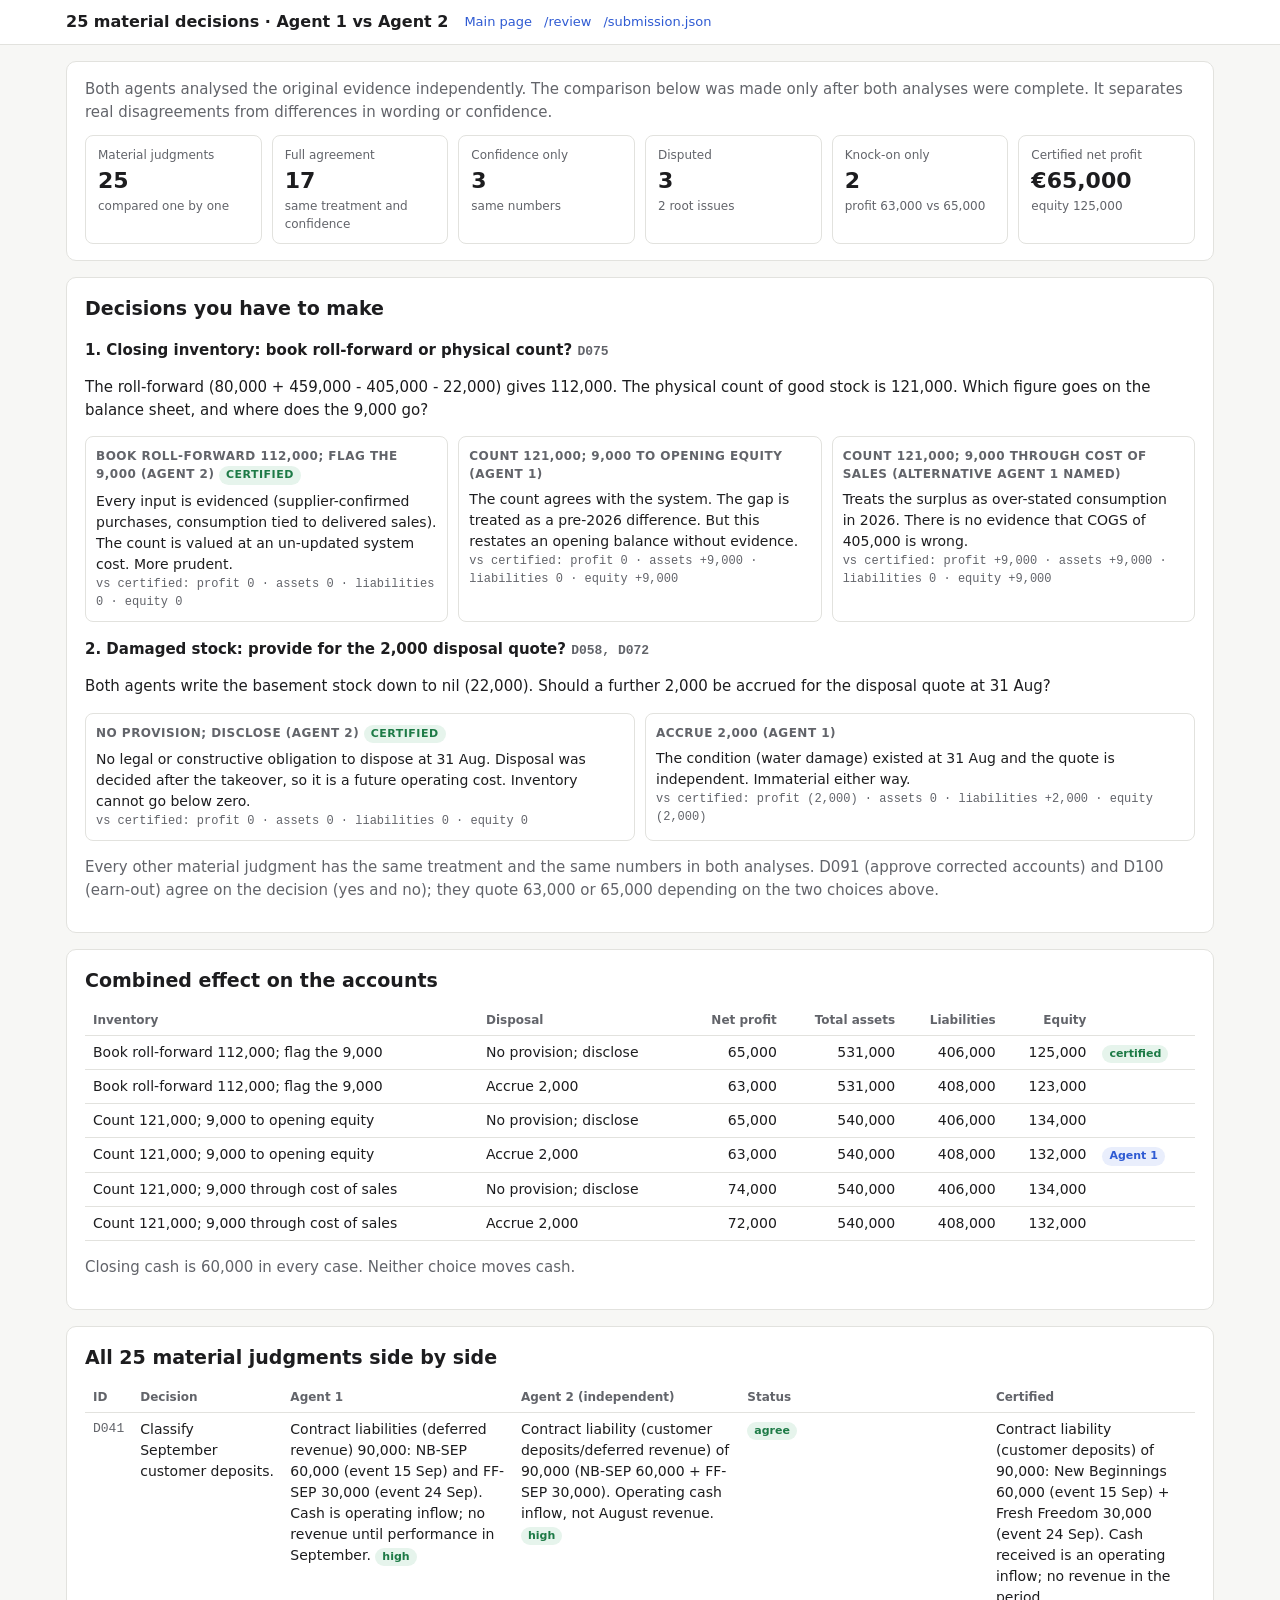
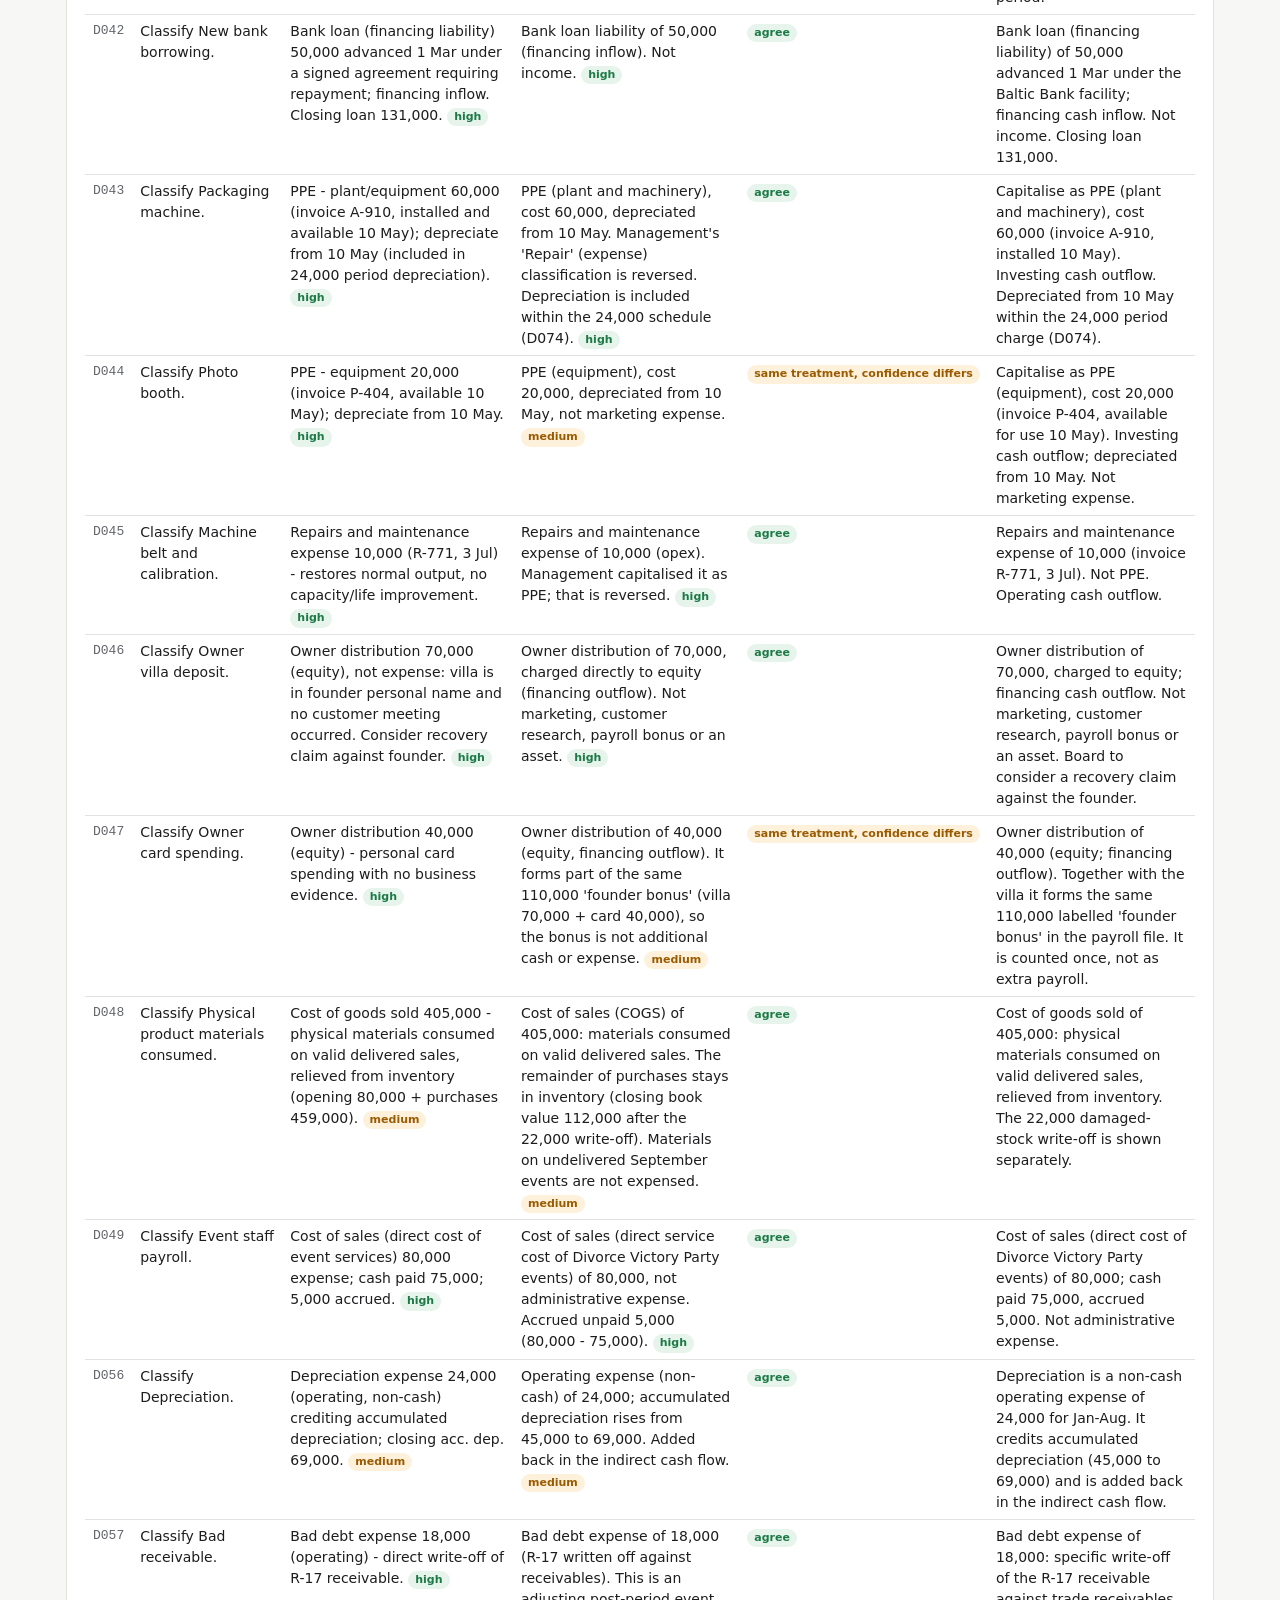
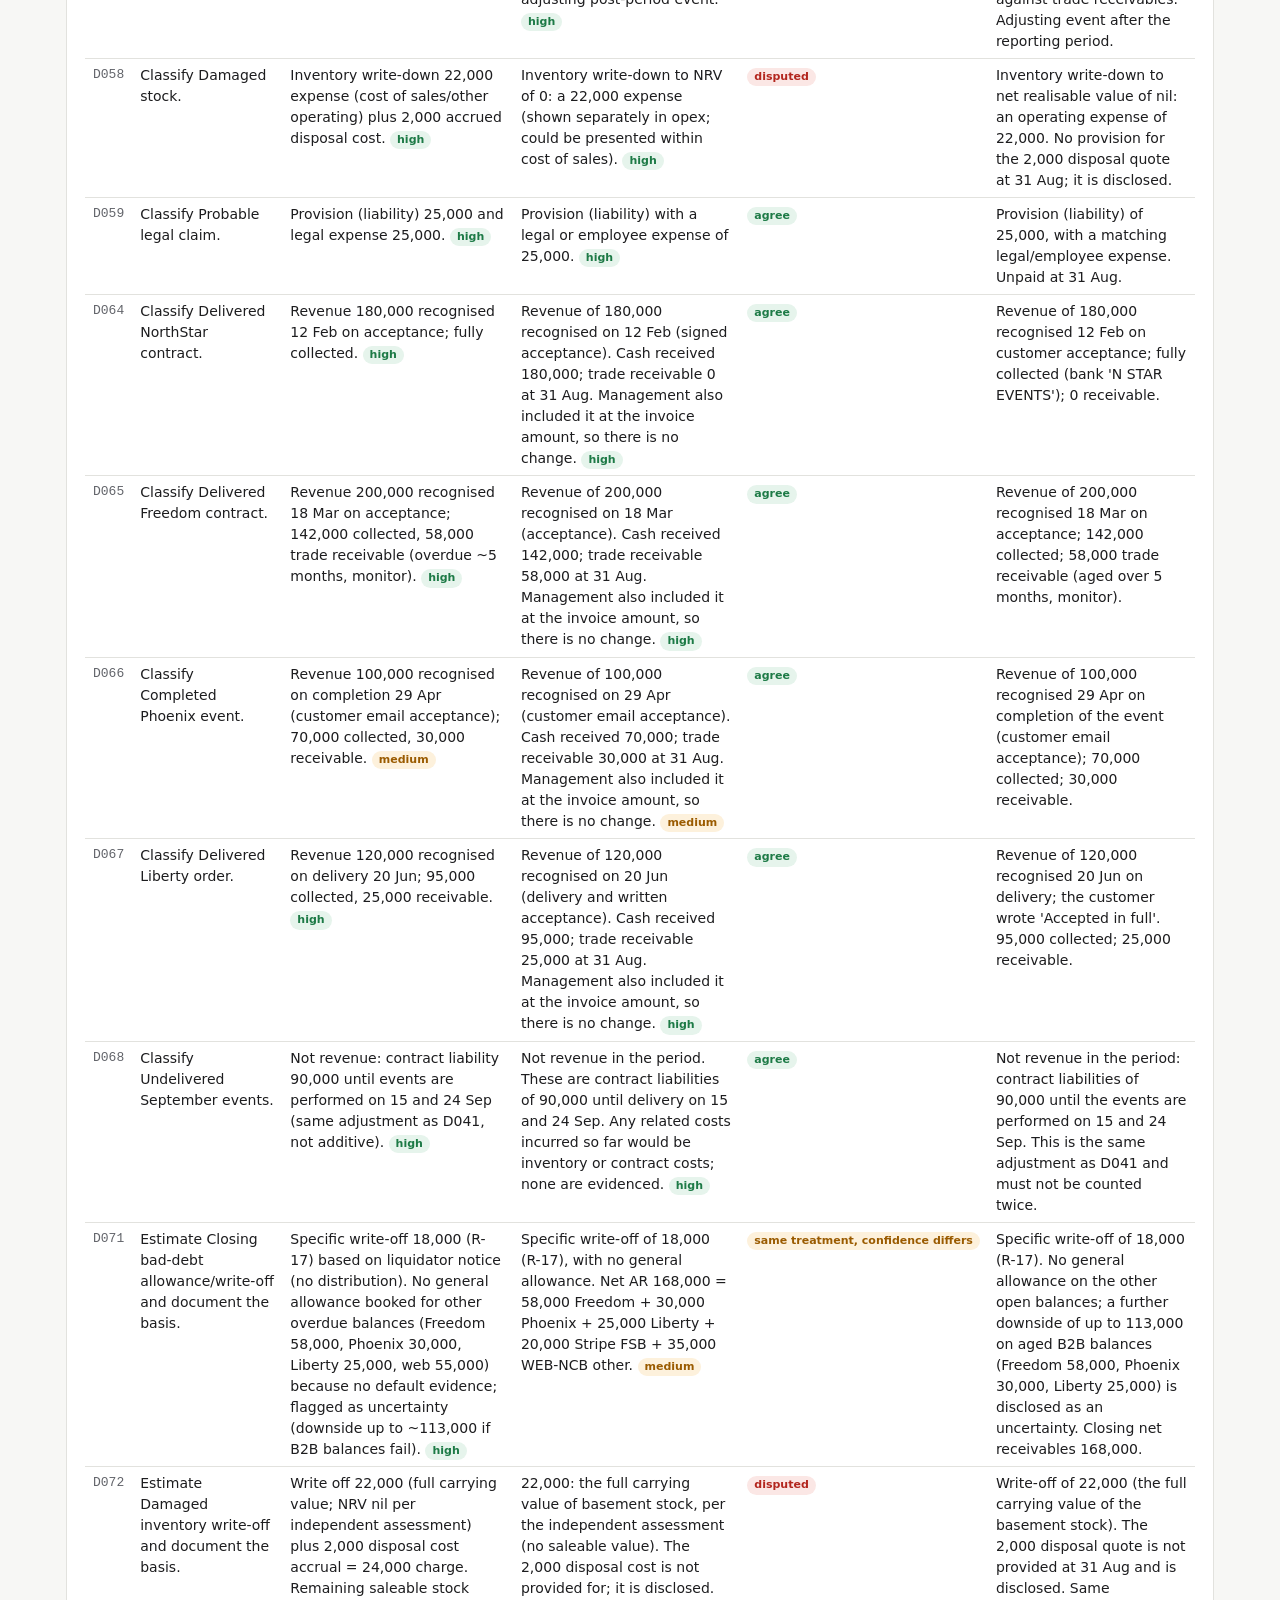
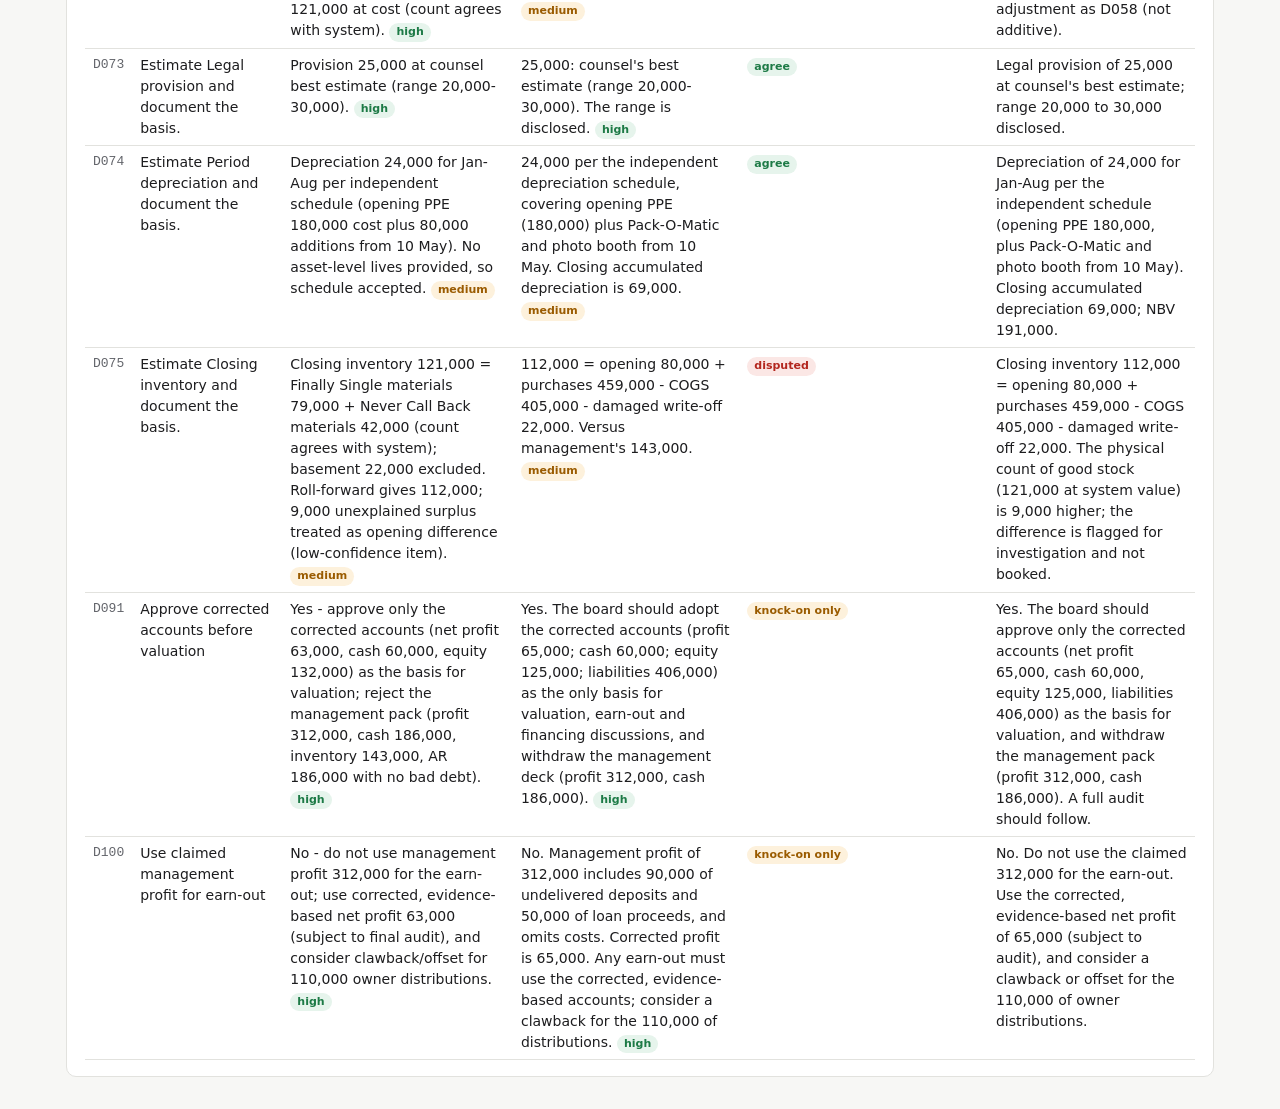
==== decisions.html @ 198c4cd2 "Add DPI-HT-01 site and /decisions comparison of the 25 material judgments Imports the reconstruction" ====
<!doctype html>
<html lang="en">
<head>
<meta charset="utf-8">
<meta name="viewport" content="width=device-width, initial-scale=1">
<title>Material Decisions</title>
<meta name="description" content="DPI-HT-01: the 25 material judgments compared across Agent 1 and Agent 2, with the open financial decisions and their statement effects.">
<link rel="stylesheet" href="/styles.css">
</head>
<body data-page="decisions">
<header class="top"><div class="inner">
  <h1>25 material decisions · Agent 1 vs Agent 2</h1>
  <nav><a href="/">Main page</a><a href="/review">/review</a><a href="/submission.json">/submission.json</a></nav>
</div></header>
<main>
  <section>
    <p class="lead">Both agents analysed the original evidence independently. The comparison below was made only after both analyses were complete. It separates real disagreements from differences in wording or confidence.</p>
    <div id="kpis"></div>
  </section>
  <section><h2>Decisions you have to make</h2><div id="choices"></div></section>
  <section><h2>Combined effect on the accounts</h2><div id="matrix" class="scroll"></div></section>
  <section><h2>All 25 material judgments side by side</h2><div id="table" class="scroll"></div></section>
</main>
<script src="/app.js"></script>
</body>
</html>
---- styles.css ----
:root {
  --bg: #f7f7f5; --panel: #ffffff; --text: #1d1d1f; --muted: #62646a; --line: #e2e2de;
  --accent: #2f5bd3; --good: #1d7a46; --good-bg: #e6f4ec; --warn: #9a5b00; --warn-bg: #fdf1dc;
  --bad: #b3261e; --bad-bg: #fbe7e5; --info-bg: #e9eefc; --mono: ui-monospace, SFMono-Regular, Menlo, monospace;
}
@media (prefers-color-scheme: dark) {
  :root {
    --bg: #141517; --panel: #1d1f22; --text: #ececec; --muted: #a0a3a8; --line: #33363b;
    --accent: #8aa8ff; --good: #6fd29a; --good-bg: #173524; --warn: #f0b75a; --warn-bg: #3a2c12;
    --bad: #ff8a80; --bad-bg: #3d1c1a; --info-bg: #1f2740;
  }
}
* { box-sizing: border-box; }
body { margin: 0; background: var(--bg); color: var(--text); font: 15px/1.5 system-ui, -apple-system, "Segoe UI", sans-serif; }
header.top { background: var(--panel); border-bottom: 1px solid var(--line); position: sticky; top: 0; z-index: 5; }
header.top .inner { max-width: 1180px; margin: 0 auto; padding: 10px 16px; display: flex; gap: 16px; align-items: center; flex-wrap: wrap; }
header.top h1 { font-size: 16px; margin: 0; }
header.top nav { display: flex; gap: 12px; flex-wrap: wrap; font-size: 13px; }
a { color: var(--accent); text-decoration: none; }
a:hover { text-decoration: underline; }
main { max-width: 1180px; margin: 0 auto; padding: 16px; }
section { background: var(--panel); border: 1px solid var(--line); border-radius: 10px; padding: 16px 18px; margin: 0 0 16px; }
h2 { font-size: 19px; margin: 0 0 10px; }
h3 { font-size: 15px; margin: 16px 0 6px; }
p.lead { color: var(--muted); margin: 0 0 12px; }
.kpis { display: grid; grid-template-columns: repeat(auto-fit, minmax(150px, 1fr)); gap: 10px; }
.kpi { border: 1px solid var(--line); border-radius: 8px; padding: 10px 12px; }
.kpi .label { font-size: 12px; color: var(--muted); }
.kpi .value { font-size: 22px; font-weight: 650; font-variant-numeric: tabular-nums; }
.kpi .sub { font-size: 12px; color: var(--muted); }
.grid2 { display: grid; grid-template-columns: repeat(auto-fit, minmax(320px, 1fr)); gap: 16px; }
.scroll { overflow-x: auto; }
table { border-collapse: collapse; width: 100%; font-size: 14px; }
th, td { text-align: left; padding: 6px 8px; border-bottom: 1px solid var(--line); vertical-align: top; }
th { font-size: 12px; color: var(--muted); font-weight: 600; }
td.num, th.num { text-align: right; font-variant-numeric: tabular-nums; white-space: nowrap; }
tr.total td { font-weight: 650; border-top: 2px solid var(--text); }
tr.sub td { font-weight: 600; }
.pill { display: inline-block; font-size: 11px; padding: 1px 7px; border-radius: 99px; font-weight: 600; white-space: nowrap; }
.pill.high, .pill.pass { background: var(--good-bg); color: var(--good); }
.pill.medium { background: var(--warn-bg); color: var(--warn); }
.pill.low, .pill.fail { background: var(--bad-bg); color: var(--bad); }
.pill.mat { background: var(--info-bg); color: var(--accent); }
.pill.flag { background: var(--bad-bg); color: var(--bad); }
.pill.over { background: var(--warn-bg); color: var(--warn); }
.callout { border-left: 4px solid var(--bad); background: var(--bad-bg); padding: 10px 12px; border-radius: 6px; margin: 10px 0; }
.callout.good { border-color: var(--good); background: var(--good-bg); }
.controls { display: flex; gap: 8px; flex-wrap: wrap; margin-bottom: 10px; }
input[type=search], select { font: inherit; padding: 6px 8px; border: 1px solid var(--line); border-radius: 6px; background: var(--bg); color: var(--text); }
input[type=search] { flex: 1 1 220px; }
details { border: 1px solid var(--line); border-radius: 8px; padding: 8px 12px; margin-bottom: 8px; }
details > summary { cursor: pointer; list-style: none; display: flex; gap: 8px; align-items: baseline; flex-wrap: wrap; }
details > summary::-webkit-details-marker { display: none; }
details[open] > summary { margin-bottom: 8px; }
.id { font-family: var(--mono); font-size: 13px; color: var(--muted); }
.kv { display: grid; grid-template-columns: 170px 1fr; gap: 4px 12px; font-size: 14px; }
.kv > div:nth-child(odd) { color: var(--muted); font-size: 13px; }
.trail { display: grid; grid-template-columns: repeat(auto-fit, minmax(260px, 1fr)); gap: 10px; }
.trail > div { border: 1px solid var(--line); border-radius: 8px; padding: 10px; font-size: 14px; }
.trail h4 { margin: 0 0 6px; font-size: 12px; color: var(--muted); text-transform: uppercase; letter-spacing: .04em; }
.effect { font-family: var(--mono); font-size: 12px; }
ul.tight { margin: 4px 0; padding-left: 20px; }
.muted { color: var(--muted); }
footer { text-align: center; color: var(--muted); font-size: 12px; padding: 20px; }
@media (max-width: 600px) { header.top { position: static; } .kv { grid-template-columns: 1fr; } .kpi .value { font-size: 19px; } }
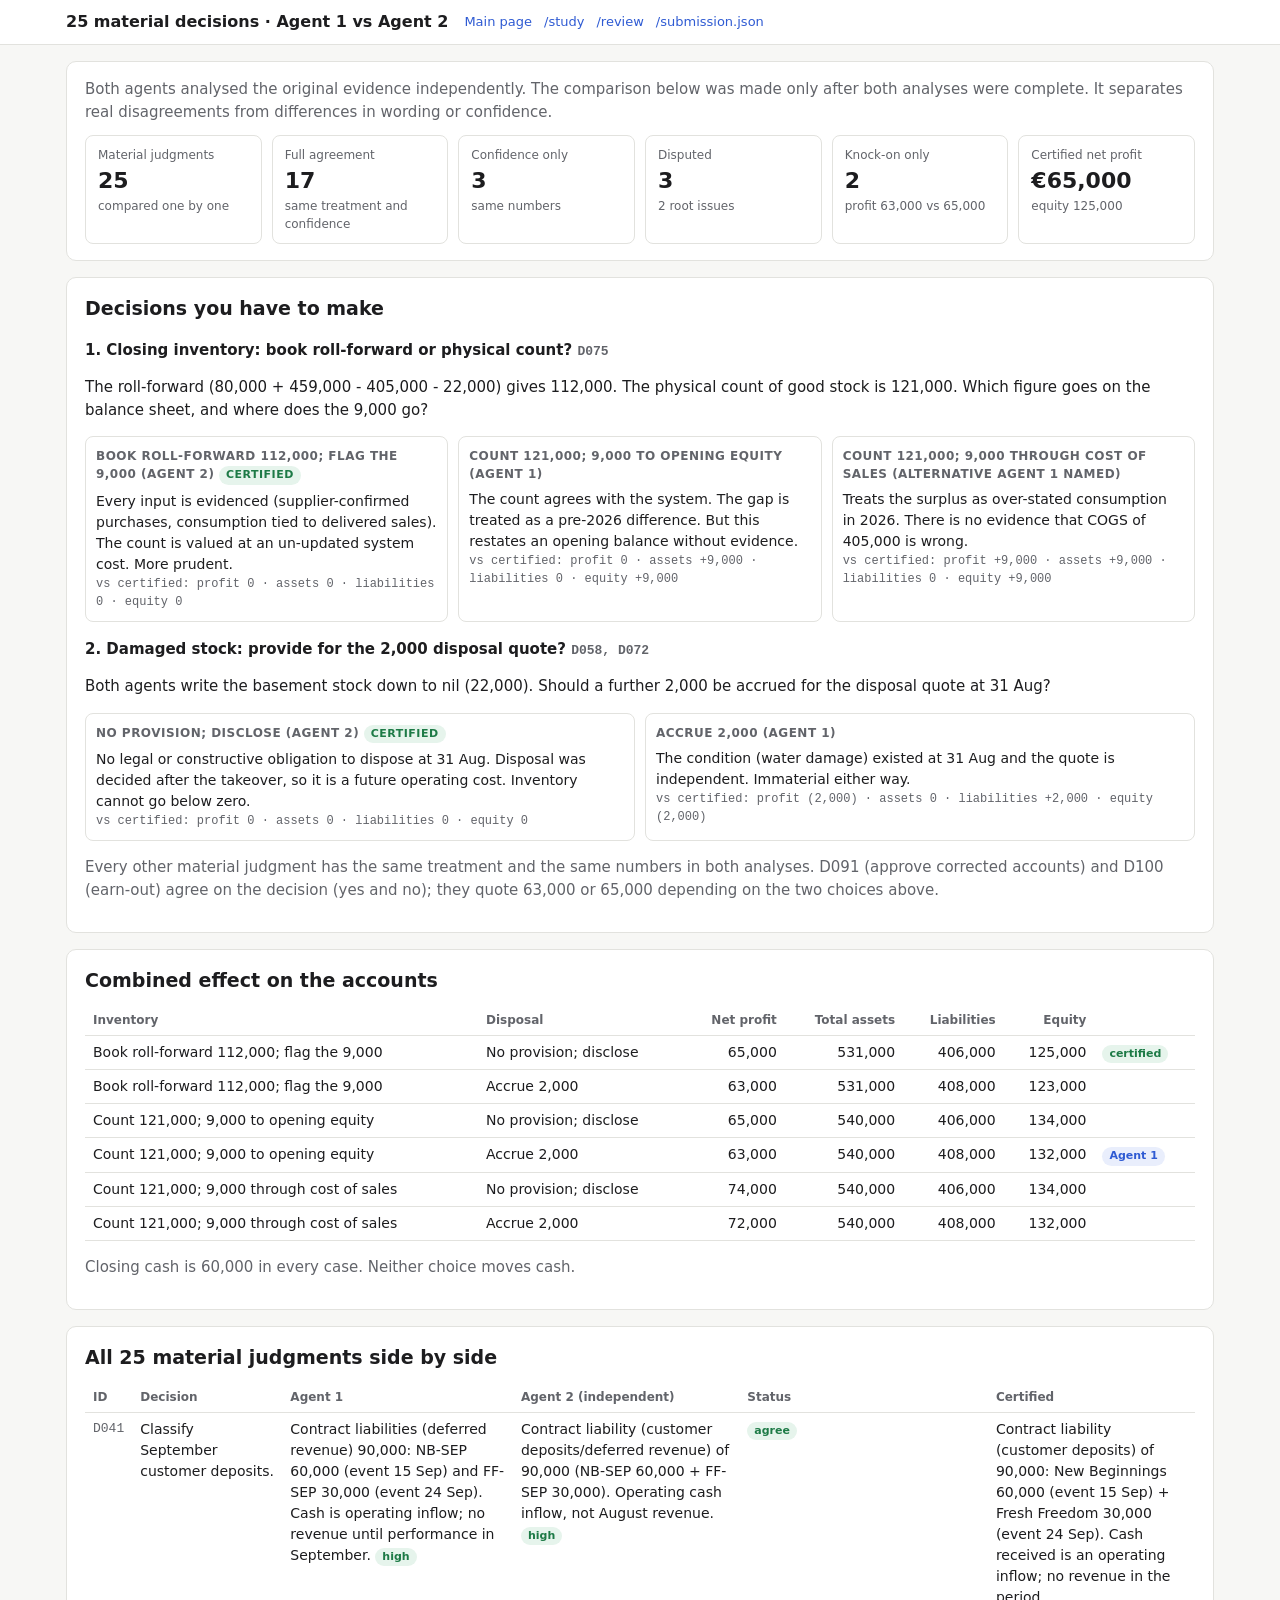
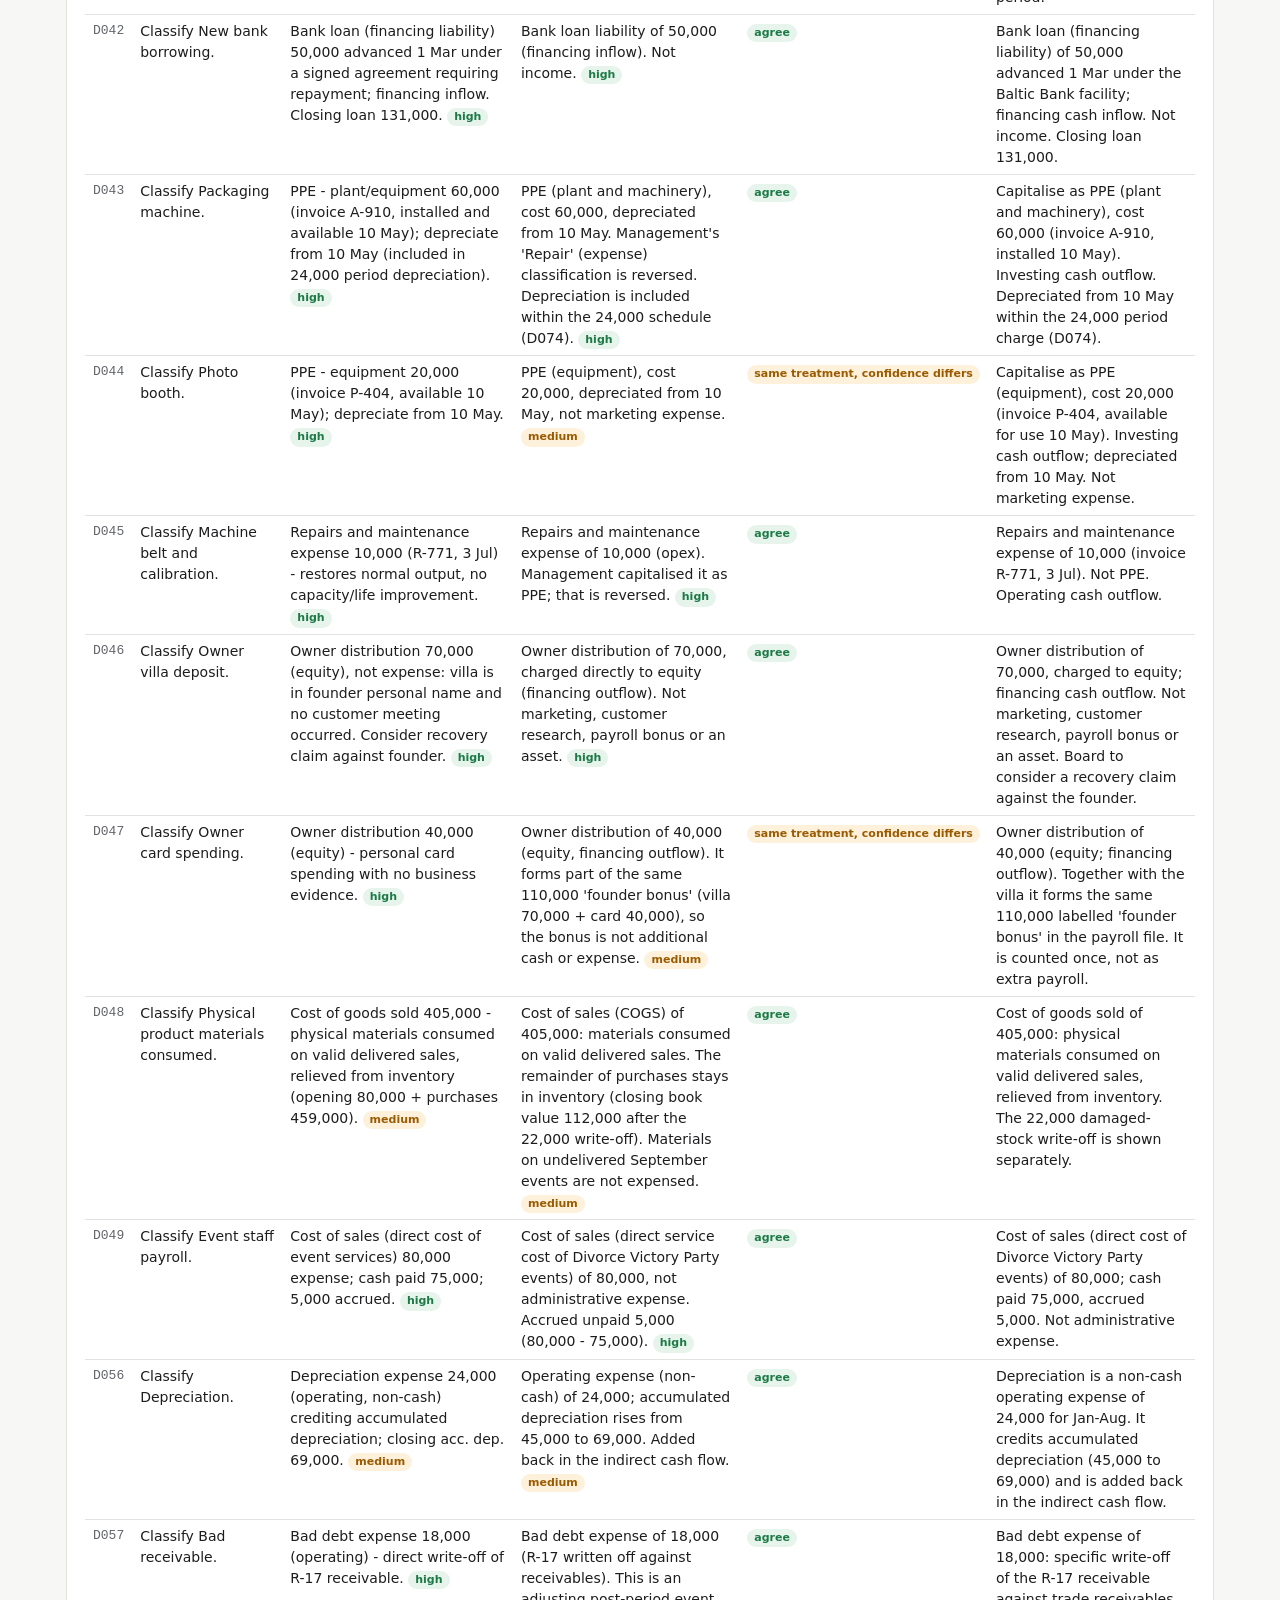
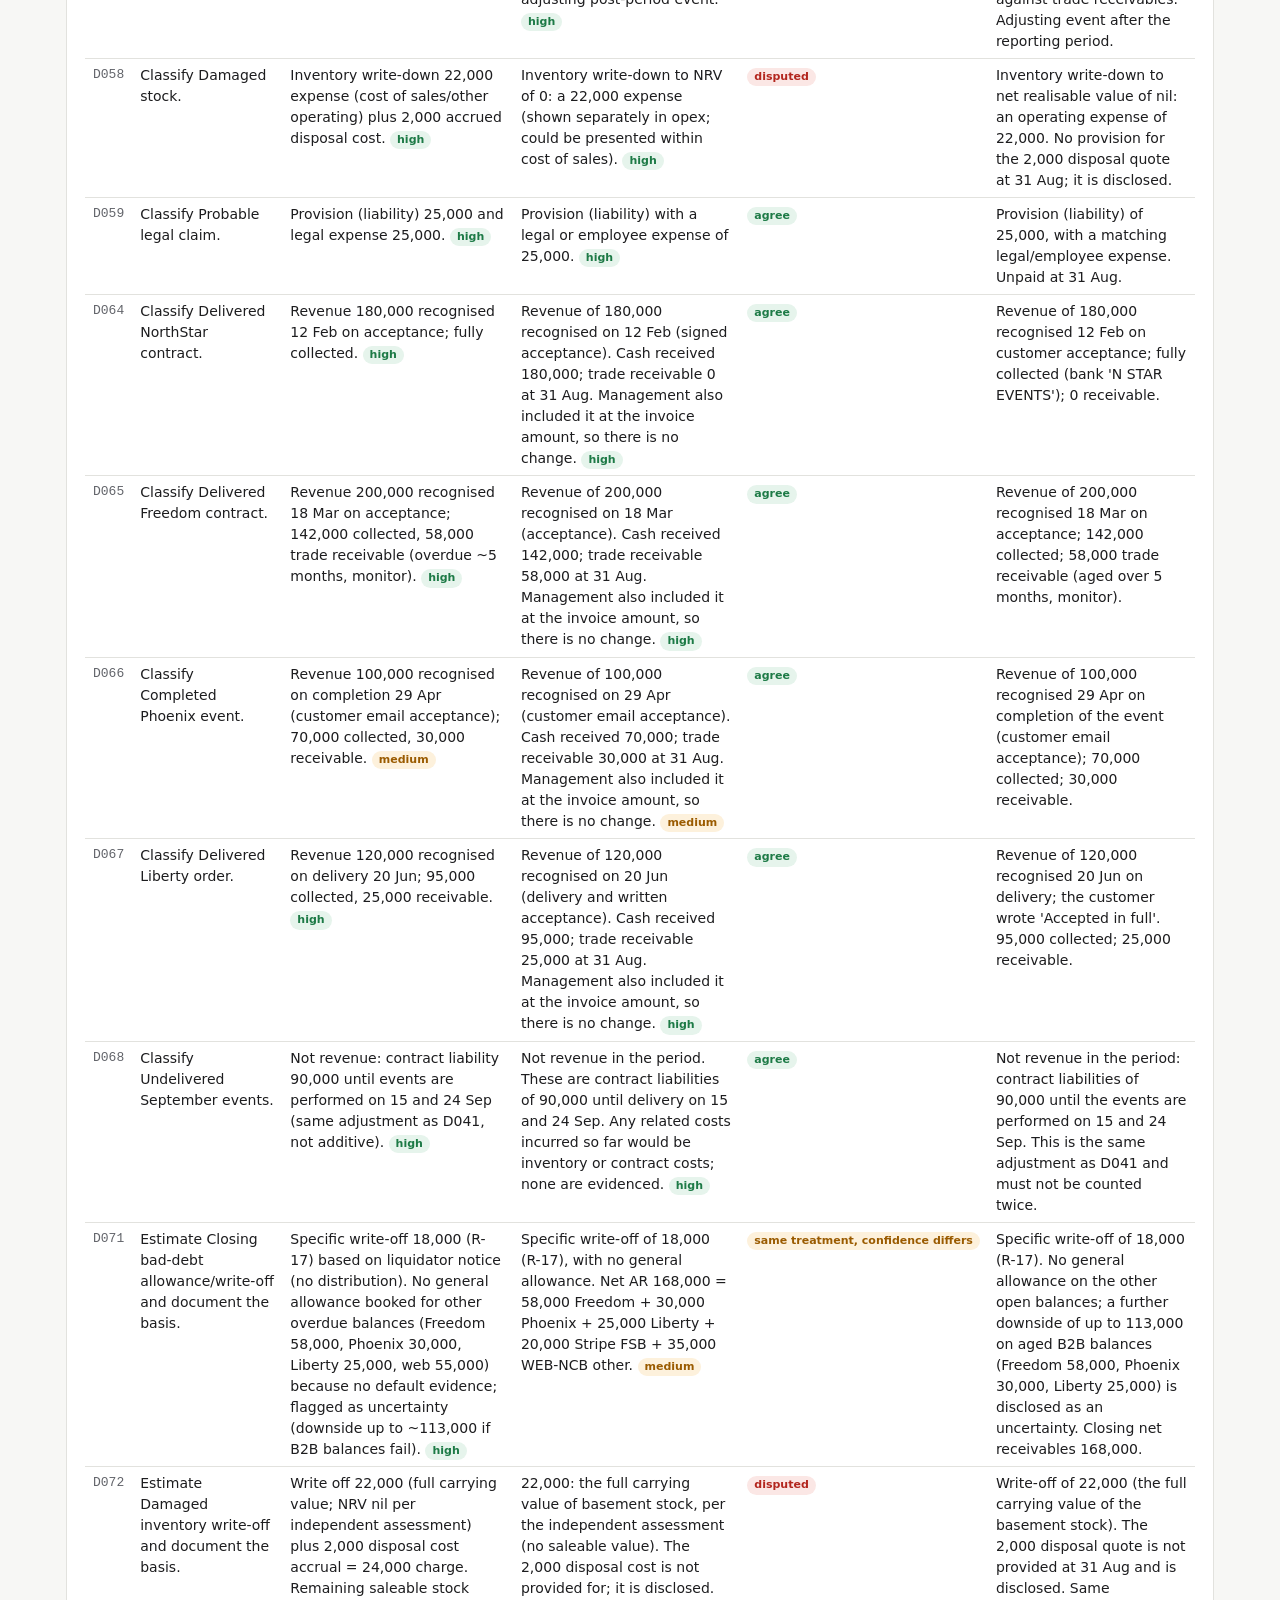
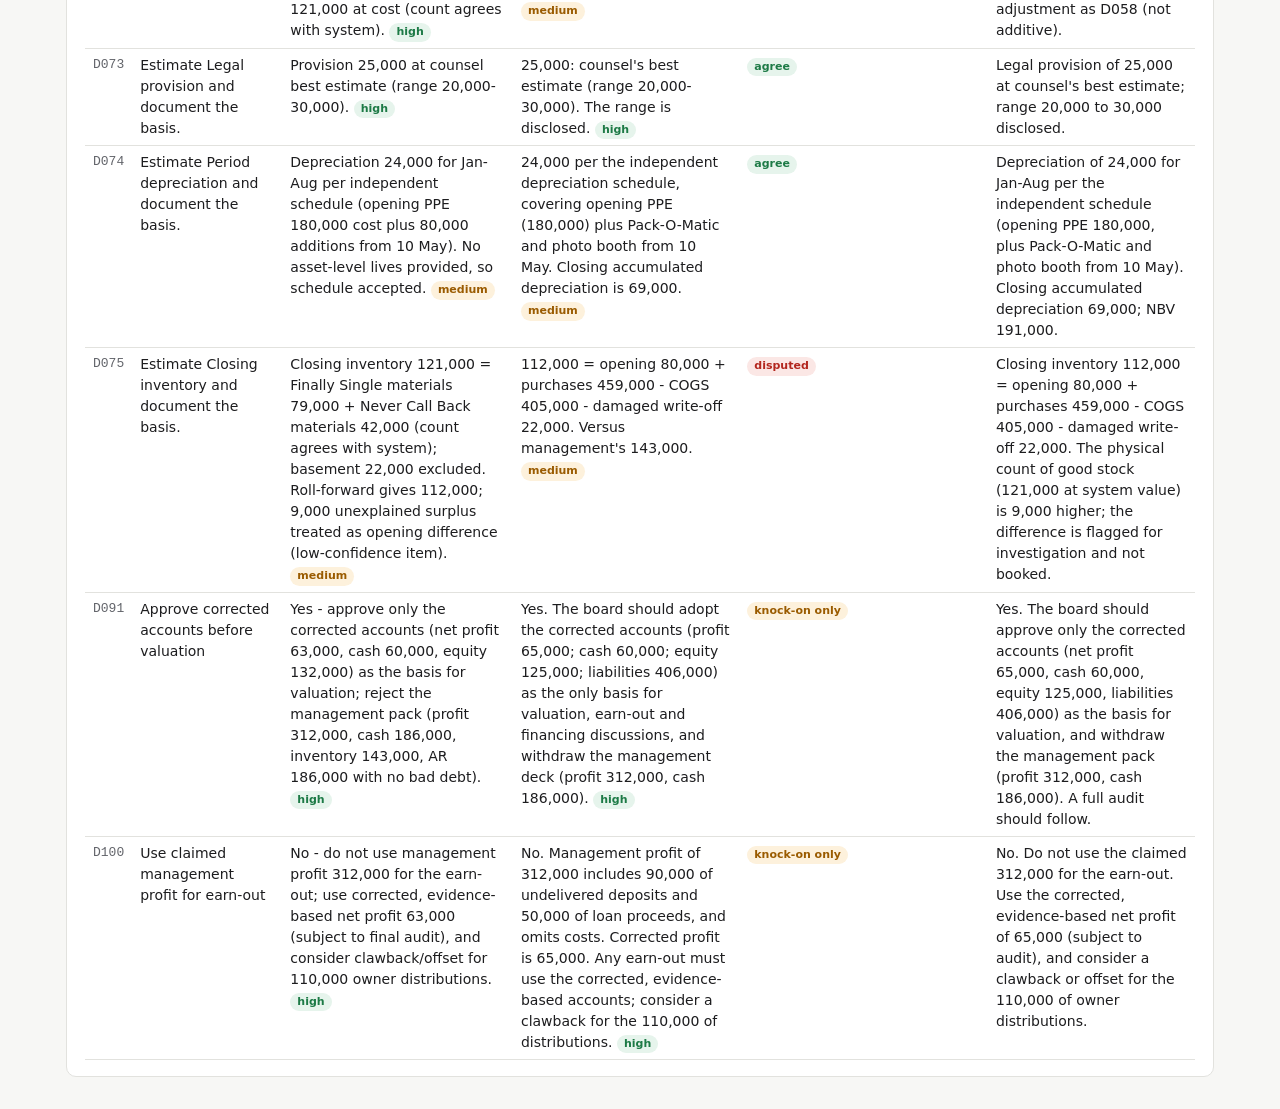
==== commit c5eb75c2: "Add /study guide for the 25 material decisions Plain-language explanation of each material judgment," ====
--- a/decisions.html
+++ b/decisions.html
@@ -10,7 +10,7 @@
 <body data-page="decisions">
 <header class="top"><div class="inner">
   <h1>25 material decisions · Agent 1 vs Agent 2</h1>
-  <nav><a href="/">Main page</a><a href="/review">/review</a><a href="/submission.json">/submission.json</a></nav>
+  <nav><a href="/">Main page</a><a href="/study">/study</a><a href="/review">/review</a><a href="/submission.json">/submission.json</a></nav>
 </div></header>
 <main>
   <section>
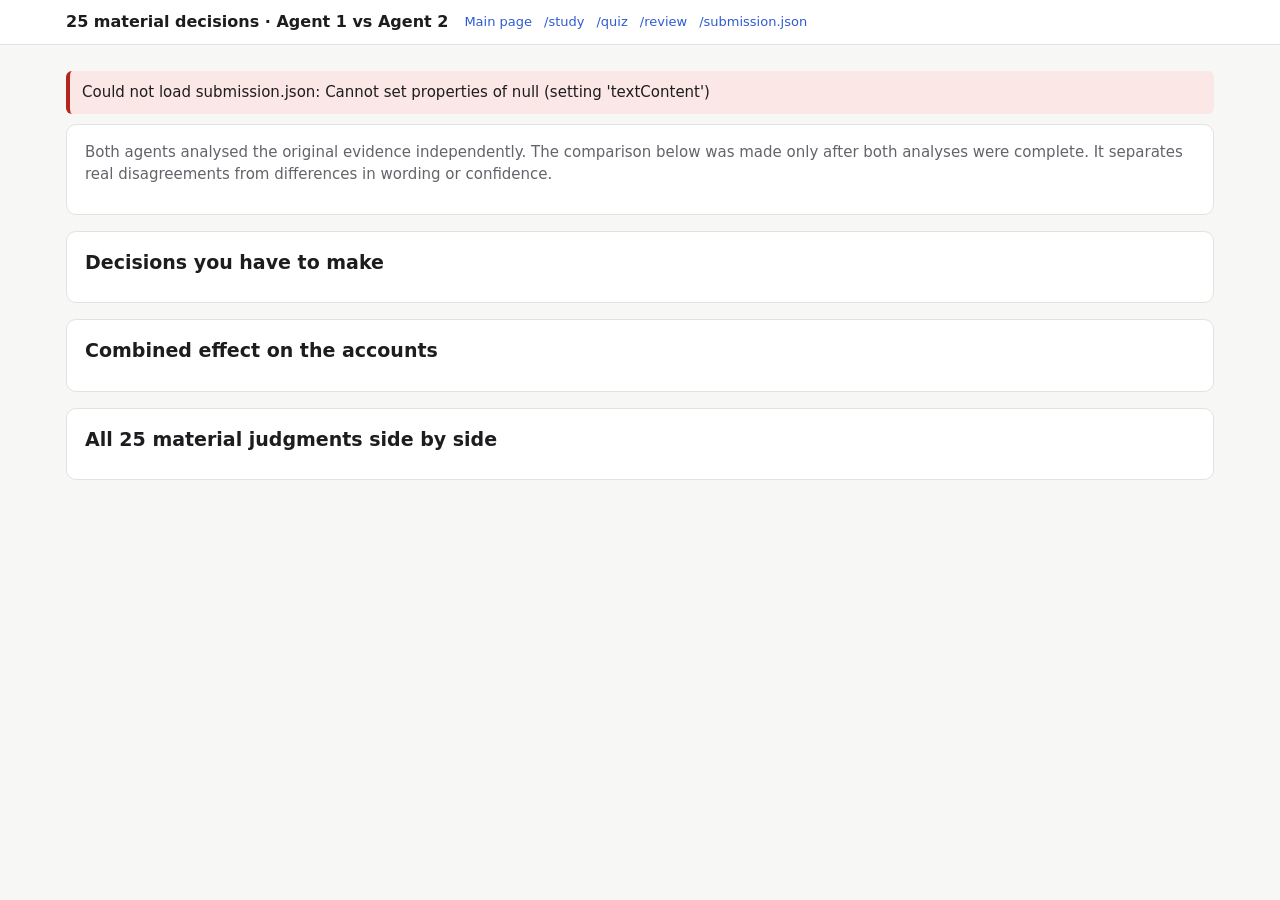
==== commit 15d257b9: "Add /quiz practice test for the 25 material decisions Mock test of five random material decisions (o" ====
--- a/decisions.html
+++ b/decisions.html
@@ -10,7 +10,7 @@
 <body data-page="decisions">
 <header class="top"><div class="inner">
   <h1>25 material decisions · Agent 1 vs Agent 2</h1>
-  <nav><a href="/">Main page</a><a href="/study">/study</a><a href="/review">/review</a><a href="/submission.json">/submission.json</a></nav>
+  <nav><a href="/">Main page</a><a href="/study">/study</a><a href="/quiz">/quiz</a><a href="/review">/review</a><a href="/submission.json">/submission.json</a></nav>
 </div></header>
 <main>
   <section>
